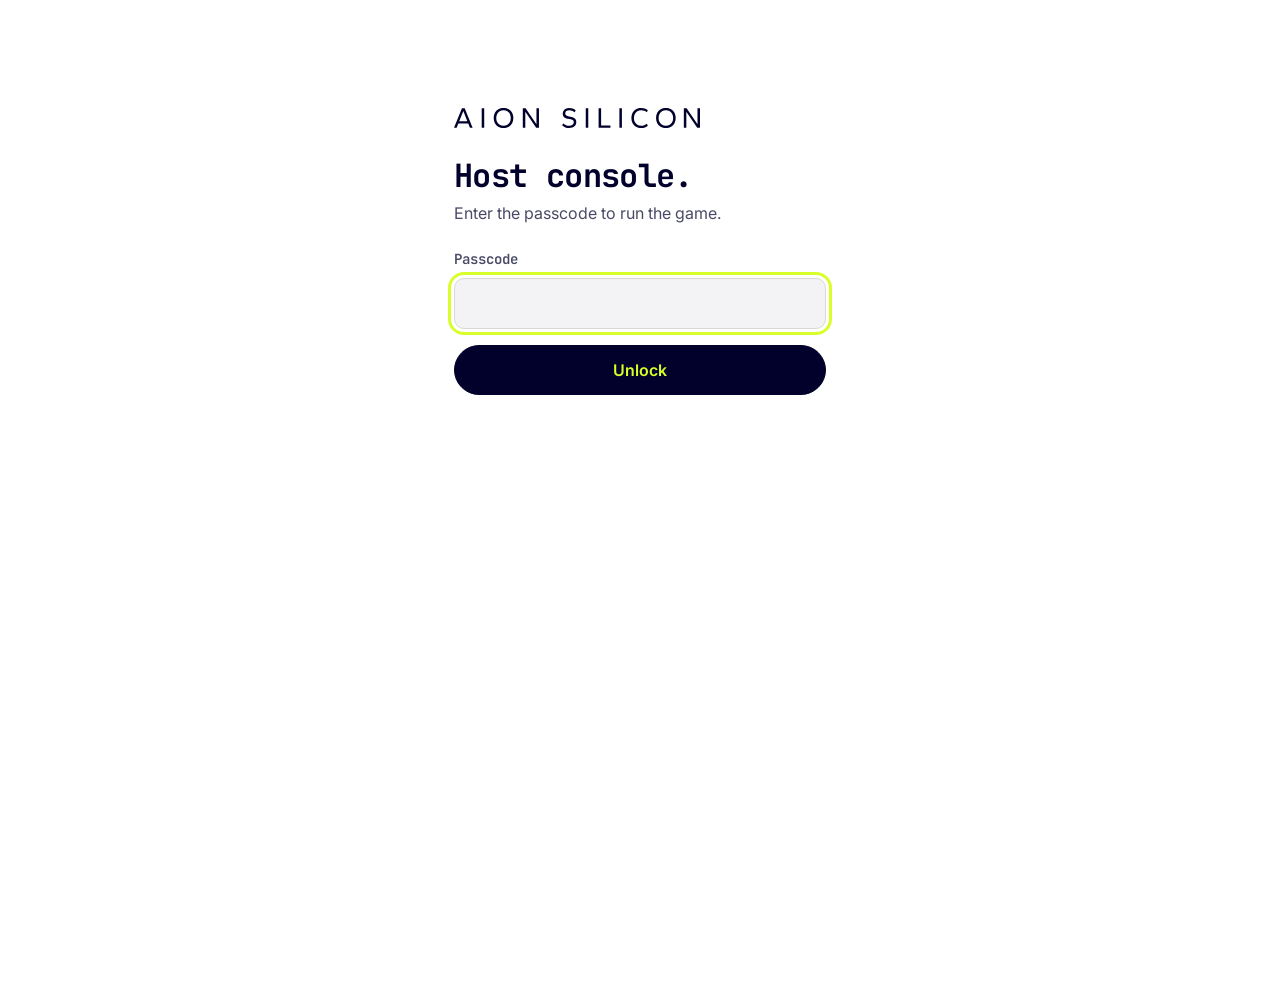
==== admin.html @ deab08e8 "Add files via upload" ====
<!DOCTYPE html>
<html lang="en">
<head>
<meta charset="utf-8">
<meta name="viewport" content="width=device-width, initial-scale=1">
<meta name="robots" content="noindex">
<title>Host console - Simple connections</title>
<link rel="icon" href="assets/favicon.svg">
<link rel="preconnect" href="https://fonts.googleapis.com">
<link rel="preconnect" href="https://fonts.gstatic.com" crossorigin>
<link href="https://fonts.googleapis.com/css2?family=Inter:wght@300;400;500;600&family=JetBrains+Mono:wght@500;600;700&display=swap" rel="stylesheet">
<link rel="stylesheet" href="assets/style.css">
<link rel="stylesheet" href="assets/admin.css">
</head>
<body>

<!-- Not connected to a database yet -->
<section class="login" id="setup" hidden>
  <img class="logo logo-light" alt="Aion Silicon" src="assets/logo-light.svg">
  <img class="logo logo-dark" alt="Aion Silicon" src="assets/logo-dark.svg">
  <h1>Not set up yet.</h1>
  <p>This copy of the game isn't connected to its database. Fill in <code>config.js</code> with your Supabase project's URL and key, as the setup guide describes, then reload.</p>
</section>

<!-- Passcode -->
<section class="login" id="login" hidden>
  <img class="logo logo-light" alt="Aion Silicon" src="assets/logo-light.svg">
  <img class="logo logo-dark" alt="Aion Silicon" src="assets/logo-dark.svg">
  <h1>Host console.</h1>
  <p>Enter the passcode to run the game.</p>
  <form class="join" id="loginForm" autocomplete="off">
    <div class="field">
      <label for="passcode">Passcode</label>
      <input id="passcode" type="password" required autocomplete="current-password">
    </div>
    <p class="error" id="loginError" hidden></p>
    <button class="btn primary" type="submit" id="unlockBtn">Unlock</button>
  </form>
</section>

<!-- Console -->
<div class="admin-wrap" id="console" hidden>
  <div class="adminbar">
    <div class="bar-left">
      <img class="logo logo-light" alt="Aion Silicon" src="assets/logo-light.svg">
      <img class="logo logo-dark" alt="Aion Silicon" src="assets/logo-dark.svg">
      <h1>Host console.</h1>
      <span class="pill" id="statusPill">—</span>
    </div>
    <div class="bar-actions">
      <button class="btn sm" type="button" id="presentBtn">Presentation mode</button>
      <button class="btn sm" type="button" id="exportBtn">Export CSV</button>
      <button class="btn sm" type="button" id="logoutBtn">Sign out</button>
    </div>
  </div>

  <p class="banner" id="banner" role="alert" hidden></p>

  <!-- The round: clock and controls -->
  <section class="round" aria-label="Round controls">
    <div class="round-clock">
      <p class="label" id="clockLabel">Time left</p>
      <p class="clock" id="clock" role="timer">—</p>
      <p class="note" id="clockNote"></p>
    </div>

    <div class="round-controls">
      <div class="field inline">
        <label for="roundLabel">Round name</label>
        <input id="roundLabel" maxlength="60" placeholder="Round 1">
      </div>

      <div class="ctl" id="lobbyControls" hidden>
        <div class="field inline narrow">
          <label for="minutes">Timer, in minutes (0 for none)</label>
          <input id="minutes" type="number" min="0" max="1440" step="1" value="15">
        </div>
        <div class="btnrow">
          <button class="btn primary" type="button" id="startBtn">Start the game</button>
        </div>
      </div>

      <div class="ctl btnrow" id="liveControls" hidden>
        <button class="btn sm" type="button" id="pauseBtn">Pause</button>
        <button class="btn sm" type="button" id="addMinBtn">+1 min</button>
        <button class="btn sm" type="button" id="setTimeBtn">Set time</button>
        <button class="btn sm" type="button" id="freezeBtn">Freeze and save scores</button>
      </div>

      <div class="ctl btnrow" id="frozenControls" hidden>
        <button class="btn sm primary" type="button" id="newRoundBtn">Start a new round</button>
        <button class="btn sm" type="button" id="unfreezeBtn">Unfreeze</button>
      </div>

      <label class="check"><input type="checkbox" id="lockBox"> Stop guesses when the time runs out</label>
    </div>
  </section>

  <div class="links">
    <span>Player link</span>
    <a id="playerLink" target="_blank" rel="noopener"></a>
    <button class="btn sm" type="button" id="copyLinkBtn">Copy</button>
    <span class="sep">Scoreboard</span>
    <a id="scoreLink" target="_blank" rel="noopener"></a>
  </div>

  <div class="summary">
    <div><b id="sTeams">0</b>teams joined</div>
    <div><b id="sPlaying">0</b>still playing</div>
    <div><b id="sDone">0</b>finished</div>
    <div><b id="sTop">—</b>leader</div>
    <div><b id="sUpdated">—</b>last updated</div>
  </div>

  <div id="tableBox"></div>
  <p class="note" style="margin-top:16px">Updates every 2 seconds. Players never see this page or each other's scores.</p>

  <section class="saved">
    <h2>Saved scoreboards.</h2>
    <p class="note">Freezing a round saves its scores here. Publish a round to show it on the public scoreboard page.</p>
    <div id="savedBox"></div>
  </section>

  <section class="danger-zone">
    <div class="btnrow">
      <button class="btn sm" type="button" id="newRoundBtn2">Start a new round</button>
      <button class="btn sm danger" type="button" id="resetBtn">Reset everything</button>
    </div>
    <p class="note">A new round clears the teams and keeps the saved scoreboards. Reset deletes the saved scoreboards too.</p>
  </section>
</div>

<!-- Presentation scoreboard -->
<div class="stage" id="stage" hidden>
  <div class="stage-head">
    <div>
      <img class="logo logo-light" alt="Aion Silicon" src="assets/logo-light.svg">
      <img class="logo logo-dark" alt="Aion Silicon" src="assets/logo-dark.svg">
    </div>
    <div class="stage-title">
      <p class="kicker" id="stageKicker"></p>
      <h2 id="stageTitle">Final scores.</h2>
    </div>
    <div class="stage-spacer"></div>
  </div>
  <div class="stage-body" id="stageBody"></div>
  <div class="stage-foot">
    <span class="hint" id="stageHint">Click Reveal to count down from last place.</span>
    <div class="btnrow">
      <button class="btn big" type="button" id="stageExit">Exit</button>
      <button class="btn big primary" type="button" id="revealBtn">Reveal</button>
    </div>
  </div>
</div>

<script src="config.js"></script>
<script src="assets/api.js"></script>
<script src="assets/admin.js"></script>
</body>
</html>
---- assets/style.css ----
/* Simple connections - Aion Silicon brand.
   Tokens and game styles carried over from the original game, plus the
   lobby, timer, time's-up and round-over states of the web version.
   Greys are the Deep Blue tint scale (80/60/40/10%). */

:root{
  --bg:#ffffff; --surface:#f3f3f5; --text:#01012C; --muted:#4a4a66; --line:#d8d8d8;
  --tile:#e6e6ea; --tile-text:#01012C; --tile-hover:#d6d6de;
  --sel:#01012C; --sel-text:#ffffff;
  --btn:#ffffff; --btn-text:#01012C; --btn-line:#01012C;
  --primary:#01012C; --primary-text:#d8ff28;
  --g1:#d8ff28; --g1t:#01012C; --g2:#d8d8d8; --g2t:#01012C; --g3:#9999ab; --g3t:#01012C; --g4:#676780; --g4t:#ffffff;
  --dot:#01012C; --dot-off:#d8d8d8;
  --lemon:#d8ff28;
  --danger:#c62828;
  --mono:'JetBrains Mono', ui-monospace, 'SF Mono', Menlo, Consolas, monospace;
  --sans:Inter, 'Helvetica Neue', Arial, sans-serif;
  color-scheme:light;
  box-sizing:border-box;
  padding-top:env(safe-area-inset-top,0px); padding-bottom:env(safe-area-inset-bottom,0px);
}
@media (prefers-color-scheme: dark){
  :root:not([data-theme="light"]){
    --bg:#01012C; --surface:#0b0b3a; --text:#ffffff; --muted:#b6b6b6; --line:#343456;
    --tile:#343456; --tile-text:#ffffff; --tile-hover:#45456a;
    --sel:#ffffff; --sel-text:#01012C;
    --btn:#01012C; --btn-text:#ffffff; --btn-line:#b6b6b6;
    --primary:#d8ff28; --primary-text:#01012C;
    --dot:#d8ff28; --dot-off:#343456;
    --danger:#ff8a80;
    color-scheme:dark;
  }
}
:root[data-theme="dark"]{
  --bg:#01012C; --surface:#0b0b3a; --text:#ffffff; --muted:#b6b6b6; --line:#343456;
  --tile:#343456; --tile-text:#ffffff; --tile-hover:#45456a;
  --sel:#ffffff; --sel-text:#01012C;
  --btn:#01012C; --btn-text:#ffffff; --btn-line:#b6b6b6;
  --primary:#d8ff28; --primary-text:#01012C;
  --dot:#d8ff28; --dot-off:#343456;
  --danger:#ff8a80;
  color-scheme:dark;
}
*,*::before,*::after{box-sizing:border-box}
html{height:100%;scroll-padding-top:env(safe-area-inset-top,0px)}
body{margin:0;min-height:100%;background:var(--bg);color:var(--text);font-family:var(--sans);font-weight:400;line-height:1.5;-webkit-font-smoothing:antialiased}
button{font:inherit;cursor:pointer}
button:focus-visible,input:focus-visible,a:focus-visible{outline:3px solid #d8ff28;outline-offset:3px}
a{color:inherit}
.wrap{max-width:1040px;margin:0 auto;padding:24px 24px 48px}
header{display:flex;align-items:center;justify-content:space-between;gap:16px;padding:8px 0 24px;border-bottom:1px solid var(--line)}
.logo{height:18px;width:auto;display:block}
.logo-dark{display:none}
@media (prefers-color-scheme: dark){:root:not([data-theme="light"]) .logo-light{display:none}:root:not([data-theme="light"]) .logo-dark{display:block}}
:root[data-theme="dark"] .logo-light{display:none}:root[data-theme="dark"] .logo-dark{display:block}
.tabs{display:flex;gap:8px;flex-wrap:wrap}
.tab{background:transparent;color:var(--muted);border:1px solid var(--line);border-radius:999px;padding:6px 16px;font-family:var(--mono);font-size:14px;font-weight:600}
.tab[aria-current="true"]{background:var(--text);color:var(--bg);border-color:var(--text)}
.tab.done::after{content:" ✓"}
.tab:disabled{opacity:.45;cursor:not-allowed}

/* intro / join */
.intro{padding:64px 0 32px;max-width:760px}
.kicker{font-family:var(--mono);font-size:15px;font-weight:600;color:var(--muted);margin:0 0 24px}
h1{font-family:var(--mono);font-weight:700;font-size:clamp(44px,7vw,88px);line-height:1.02;letter-spacing:-0.02em;margin:0 0 24px}
.lede{font-size:clamp(18px,2vw,22px);color:var(--muted);max-width:60ch;margin:0 0 48px;font-weight:300}
.rules{display:grid;grid-template-columns:repeat(3,1fr);gap:32px;margin:0 0 56px;padding:0;list-style:none;counter-reset:r}
.rules li{counter-increment:r;border-top:2px solid var(--text);padding-top:16px;font-size:17px}
.rules li::before{content:counter(r);display:block;font-family:var(--mono);font-weight:700;font-size:28px;margin-bottom:8px}
.rules b{display:block;font-weight:600;margin-bottom:4px}
.sample{display:flex;gap:8px;margin:0 0 48px;flex-wrap:wrap}
.sample span{font-family:var(--mono);font-weight:700;font-size:14px;padding:8px 14px;border-radius:6px}

.join{display:flex;flex-direction:column;gap:16px;max-width:460px}
.field label{display:block;font-family:var(--mono);font-size:14px;font-weight:600;color:var(--muted);margin-bottom:8px}
.field input{width:100%;background:var(--surface);color:var(--text);border:1.5px solid var(--line);border-radius:10px;padding:14px 16px;font:600 18px var(--sans)}
.field input::placeholder{color:var(--muted);font-weight:400}
.field.code input{font-family:var(--mono);letter-spacing:.18em;text-transform:uppercase}
.error{margin:0;color:var(--danger);font-size:15px;font-weight:500}
.note{margin:0;color:var(--muted);font-size:15px}
.join-actions{display:flex;gap:12px;flex-wrap:wrap;align-items:center}

/* what the game is doing, shown above the join form */
.gamestate{display:flex;align-items:baseline;gap:12px;flex-wrap:wrap;margin:0 0 24px;padding:16px 0 0;border-top:1px solid var(--line);font-size:16px;color:var(--muted);max-width:460px}
.gamestate b{font-family:var(--mono);font-weight:700;color:var(--text)}

/* the team's own code, shown in the header once they are in */
.whoami{display:flex;align-items:center;gap:10px;flex-wrap:wrap;font-size:14px;color:var(--muted)}
.whoami b{color:var(--text);font-weight:600}
.codepill{font-family:var(--mono);font-weight:700;letter-spacing:.14em;background:var(--surface);border:1px solid var(--line);border-radius:999px;padding:4px 12px;color:var(--text)}

/* the countdown, shown in the header */
.timer{display:inline-flex;align-items:baseline;gap:8px;font-family:var(--mono);font-weight:700;font-size:15px;border:1px solid var(--line);border-radius:999px;padding:4px 14px;color:var(--text);font-variant-numeric:tabular-nums}
.timer small{font-size:12px;font-weight:600;color:var(--muted)}
.timer.low{background:var(--lemon);border-color:var(--lemon);color:#01012C}
.timer.low small{color:#01012C}
.timer.up{background:var(--text);border-color:var(--text);color:var(--bg)}
.timer.up small{color:var(--bg)}

/* lobby */
.ticket{border:1px solid var(--line);border-radius:12px;padding:24px;margin:0 0 48px;max-width:520px}
.ticket .label{font-family:var(--mono);font-size:14px;font-weight:600;color:var(--muted);margin:0 0 8px}
.ticket .bigcode{font-family:var(--mono);font-weight:700;font-size:clamp(36px,6vw,56px);letter-spacing:.16em;margin:0 0 8px;line-height:1.1}
.waiting{display:flex;align-items:center;gap:12px;font-family:var(--mono);font-weight:600;font-size:16px;margin:0 0 40px}
.waiting i{width:10px;height:10px;border-radius:50%;background:var(--lemon);display:block;animation:breathe 1.6s ease-in-out infinite;outline:1px solid var(--line)}

/* game */
.game{padding-top:32px}
.prompt{display:flex;justify-content:space-between;align-items:baseline;gap:16px;margin:0 0 24px;flex-wrap:wrap}
.prompt h2{font-family:var(--mono);font-weight:700;font-size:clamp(24px,3vw,34px);margin:0;letter-spacing:-0.01em}
.prompt p{margin:0;color:var(--muted);font-size:16px}
.notice{border:1.5px solid var(--text);border-radius:10px;padding:14px 18px;margin:0 0 16px;font-size:16px}
.notice b{font-family:var(--mono);font-weight:700;margin-right:6px}
.board{display:grid;gap:10px}
.solved{border-radius:10px;padding:clamp(14px,2.2vh,22px) 16px;text-align:center;animation:pop .35s ease-out}
.solved h3{font-family:var(--mono);font-weight:700;font-size:clamp(17px,1.9vw,22px);margin:0 0 4px}
.solved p{margin:0;font-family:var(--mono);font-size:clamp(14px,1.5vw,18px);font-weight:500}
.solved.missed{opacity:.72;border:1px dashed var(--line)}
.g1{background:var(--g1);color:var(--g1t)}.g2{background:var(--g2);color:var(--g2t)}.g3{background:var(--g3);color:var(--g3t)}.g4{background:var(--g4);color:var(--g4t)}
.grid{display:grid;grid-template-columns:repeat(4,1fr);gap:10px}
.tile{background:var(--tile);color:var(--tile-text);border:0;border-radius:10px;height:clamp(64px,12vh,112px);padding:8px;font-family:var(--mono);font-weight:700;font-size:clamp(15px,1.9vw,24px);line-height:1.15;transition:background .12s, transform .12s;overflow-wrap:anywhere;user-select:none}
.tile.long{font-size:clamp(12px,1.45vw,19px)}
.tile:hover:not(:disabled){background:var(--tile-hover)}
.tile[aria-pressed="true"]{background:var(--sel);color:var(--sel-text)}
.tile:active:not(:disabled){transform:scale(.97)}
.tile:disabled{cursor:default}
.board.locked .tile{opacity:.55}
.shake{animation:shake .4s}
.status{display:flex;justify-content:center;align-items:center;gap:12px;margin:28px 0 20px;font-size:16px;color:var(--muted)}
.dots{display:flex;gap:8px}
.dots i{width:14px;height:14px;border-radius:50%;background:var(--dot);display:block;transition:background .2s}
.dots i.used{background:var(--dot-off)}
.controls{display:flex;justify-content:center;gap:12px;flex-wrap:wrap}
.btn{display:inline-block;text-decoration:none;text-align:center;background:var(--btn);color:var(--btn-text);border:1.5px solid var(--btn-line);border-radius:999px;padding:12px 26px;font-weight:600;font-size:16px;min-width:130px}
.btn.primary{background:var(--primary);color:var(--primary-text);border-color:var(--primary)}
.btn:disabled{opacity:.4;cursor:not-allowed}
.toast{min-height:48px;display:flex;justify-content:center;align-items:center;margin-top:20px}
.toast span{background:var(--text);color:var(--bg);padding:10px 18px;border-radius:8px;font-weight:600;font-size:16px;animation:pop .2s ease-out}
.end{text-align:center;margin-top:8px}
.end h3{font-family:var(--mono);font-size:clamp(22px,2.6vw,30px);margin:0 0 16px}
.end .pts{display:block;font-family:var(--mono);font-size:16px;color:var(--muted);margin-bottom:20px}

/* your own scorecard on the finish screen */
.card{border:1px solid var(--line);border-radius:12px;padding:20px 24px;margin:0 0 32px;max-width:520px}
.card h3{font-family:var(--mono);font-size:18px;margin:0 0 16px}
.cardrow{display:flex;justify-content:space-between;gap:16px;padding:8px 0;border-top:1px solid var(--line);font-size:16px}
.cardrow b{font-family:var(--mono);font-weight:700}
.cardrow.total{border-top:2px solid var(--text);font-weight:600}

/* host paused */
.curtain{position:fixed;inset:0;background:var(--bg);display:flex;align-items:center;justify-content:center;padding:24px;z-index:40;text-align:center}
.curtain div{max-width:520px}
.curtain h2{font-family:var(--mono);font-size:clamp(28px,4vw,44px);margin:0 0 16px}
.curtain p{color:var(--muted);font-size:18px;margin:0}

/* public scoreboard */
.scores{padding:48px 0 32px}
.scores .lede{margin-bottom:32px}
.sb{list-style:none;margin:0 0 32px;padding:0;display:grid;gap:8px;max-width:880px}
.sbrow{display:grid;grid-template-columns:3ch minmax(0,1fr) auto 6ch 6ch;gap:16px;align-items:center;padding:14px 20px;border-radius:12px;background:var(--surface)}
.sbrow .rank{font-family:var(--mono);font-weight:700;color:var(--muted);text-align:right}
.sbrow .nm{font-family:var(--mono);font-weight:700;font-size:clamp(16px,2vw,22px);overflow:hidden;text-overflow:ellipsis;white-space:nowrap}
.sbrow .bd{display:flex;gap:6px}
.sbrow .bd i{width:14px;height:14px;border-radius:3px;display:block;background:var(--dot-off)}
.sbrow .bd i[data-p="4"]{background:var(--g1)}
.sbrow .bd i[data-p="3"]{background:var(--g2)}
.sbrow .bd i[data-p="2"]{background:var(--g3)}
.sbrow .bd i[data-p="1"]{background:var(--g4)}
.sbrow .pts{font-family:var(--mono);font-weight:700;font-size:clamp(16px,2vw,22px);text-align:right}
.sbrow .tm{font-family:var(--mono);font-size:14px;color:var(--muted);text-align:right}
.sbrow.first{background:var(--lemon);color:#01012C}
.sbrow.first .rank,.sbrow.first .tm{color:#01012C}
.sbrow.first .bd i{outline:1px solid rgba(1,1,44,.25)}
@media (max-width:560px){
  .sbrow{grid-template-columns:2.5ch minmax(0,1fr) auto;gap:12px;padding:12px 14px}
  .sbrow .bd,.sbrow .tm{display:none}
}

@keyframes pop{from{transform:scale(.96);opacity:0}to{transform:none;opacity:1}}
@keyframes shake{0%,100%{transform:none}20%{transform:translateX(-6px)}40%{transform:translateX(6px)}60%{transform:translateX(-4px)}80%{transform:translateX(4px)}}
@keyframes breathe{0%,100%{opacity:1}50%{opacity:.25}}
@media (prefers-reduced-motion: reduce){*{animation:none!important;transition:none!important}}
@media (max-width:640px){
  .rules{grid-template-columns:1fr;gap:20px}
  .grid{gap:6px}.board{gap:6px}
  .btn{min-width:0;padding:10px 18px}
  .intro{padding:32px 0 24px}
  header{flex-wrap:wrap}
}
/* On a phone the longest words (Relationships, Commitments) would break
   mid-word, so step them down instead. */
@media (max-width:480px){
  .wrap{padding:16px 16px 40px}
  .tile{height:clamp(58px,10.5vh,92px);font-size:clamp(13px,3.7vw,19px);padding:4px}
  .tile.long{font-size:clamp(8.5px,2.4vw,14px);letter-spacing:-0.03em}
  .solved h3{font-size:16px}
  .solved p{font-size:13px}
}
[hidden]{display:none!important}
---- assets/admin.css ----
/* Host console + presentation scoreboard.
   The presentation view is sized for a 1080p screen share. */

.admin-wrap{max-width:1400px;margin:0 auto;padding:24px 28px 64px}
.adminbar{display:flex;align-items:center;justify-content:space-between;gap:16px;padding:8px 0 20px;border-bottom:1px solid var(--line);flex-wrap:wrap}
.adminbar h1{font-family:var(--mono);font-size:26px;font-weight:700;margin:0;letter-spacing:-0.01em}
.bar-left{display:flex;align-items:center;gap:18px;flex-wrap:wrap}
.bar-actions,.btnrow{display:flex;gap:10px;flex-wrap:wrap;align-items:center}

.pill{font-family:var(--mono);font-size:13px;font-weight:700;border-radius:999px;padding:5px 14px;border:1px solid var(--line)}
.pill.live{background:var(--lemon);color:#01012C;border-color:var(--lemon)}
.pill.up{background:var(--text);color:var(--bg);border-color:var(--text)}
.pill.lobby,.pill.paused,.pill.frozen{background:transparent;color:var(--muted)}

.btn.sm{padding:8px 18px;font-size:14px;min-width:0}
.btn.danger{border-color:var(--danger);color:var(--danger)}
.btn.danger:hover{background:var(--danger);color:#fff}
.btn.big{padding:16px 40px;font-size:19px}

.login{max-width:420px;margin:12vh auto 0;padding:0 24px;text-align:left}
.login .logo{height:20px;margin-bottom:32px}
.login h1{font-family:var(--mono);font-size:32px;margin:0 0 8px}
.login p{color:var(--muted);margin:0 0 24px}

.banner{margin:16px 0 0;padding:12px 16px;border:1.5px solid var(--danger);border-radius:10px;color:var(--text);font-weight:500}

/* the round panel */
.round{display:grid;grid-template-columns:minmax(220px,320px) 1fr;gap:32px;align-items:start;margin:24px 0 0;padding:24px;border:1px solid var(--line);border-radius:12px}
.round-clock .label{font-family:var(--mono);font-size:14px;font-weight:600;color:var(--muted);margin:0 0 4px}
.clock{font-family:var(--mono);font-weight:700;font-size:clamp(48px,6vw,80px);line-height:1;margin:0 0 12px;letter-spacing:-0.02em;font-variant-numeric:tabular-nums}
.clock.small{font-size:clamp(28px,3vw,40px)}
.clock.low{background:var(--lemon);color:#01012C;display:inline-block;padding:4px 12px;border-radius:10px}
.round-controls{display:flex;flex-direction:column;gap:16px}
.ctl{display:flex;flex-wrap:wrap;gap:16px;align-items:flex-end}
.field.inline{max-width:420px}
.field.inline.narrow{max-width:240px}
.field.inline input{padding:10px 14px;font-size:16px}
.check{display:flex;align-items:center;gap:10px;font-size:15px;color:var(--muted);cursor:pointer}
.check input{width:18px;height:18px;accent-color:var(--text)}

.links{display:flex;align-items:center;gap:12px;flex-wrap:wrap;margin:20px 0 0;font-size:15px}
.links span{font-family:var(--mono);font-size:13px;font-weight:600;color:var(--muted)}
.links .sep{margin-left:16px}
.links a{font-weight:500;overflow-wrap:anywhere}

.summary{display:flex;gap:28px;flex-wrap:wrap;margin:28px 0 20px;font-size:15px;color:var(--muted)}
.summary b{font-family:var(--mono);font-size:22px;color:var(--text);display:block;font-weight:700}

table.live{width:100%;border-collapse:collapse;font-size:15px}
table.live th{text-align:left;font-family:var(--mono);font-size:13px;font-weight:700;color:var(--muted);padding:10px 12px;border-bottom:2px solid var(--text);white-space:nowrap}
table.live td{padding:12px;border-bottom:1px solid var(--line);vertical-align:middle}
table.live td.num,table.live th.num{text-align:center;font-family:var(--mono);font-weight:700}
table.live tr:hover td{background:var(--surface)}
.tablewrap{overflow-x:auto}
.tname{font-weight:600;font-size:16px}
.tcode{font-family:var(--mono);font-size:12px;color:var(--muted);letter-spacing:.12em}
.chip{display:inline-block;font-family:var(--mono);font-size:12px;font-weight:700;border-radius:6px;padding:3px 9px;border:1px solid var(--line);color:var(--muted);white-space:nowrap}
.chip.live{background:var(--text);color:var(--bg);border-color:var(--text)}
.chip.done{background:var(--lemon);color:#01012C;border-color:var(--lemon)}
.pcell{display:flex;flex-direction:column;gap:2px;align-items:center;font-family:var(--mono)}
.pcell b{font-size:17px;font-weight:700}
.pcell span{font-size:11px;color:var(--muted);font-weight:500}
.pcell.locked{opacity:.3}
.empty{padding:48px 0;text-align:center;color:var(--muted)}

/* saved scoreboards */
.saved{margin:56px 0 0;padding-top:24px;border-top:1px solid var(--line)}
.saved h2{font-family:var(--mono);font-size:22px;margin:0 0 8px}
.saved .note{margin:0 0 16px}
.result{display:grid;grid-template-columns:1fr auto;gap:16px;align-items:center;padding:16px 0;border-top:1px solid var(--line)}
.result h3{font-family:var(--mono);font-size:17px;margin:0 0 4px}
.result p{margin:0;color:var(--muted);font-size:14px}
.result .chip{margin-left:8px;vertical-align:middle}

.danger-zone{margin:48px 0 0;padding-top:24px;border-top:1px solid var(--line)}
.danger-zone .note{margin-top:12px}

@media (max-width:820px){
  .round{grid-template-columns:1fr}
}

/* ---------------------------------------------------- presentation mode */

.stage{position:fixed;inset:0;background:var(--bg);z-index:60;display:flex;flex-direction:column;padding:2.5vh 4vw}
.stage-head{display:flex;align-items:center;justify-content:space-between;gap:24px;padding-bottom:2vh;flex-shrink:0}
.stage-head .logo{height:26px}
.stage-title{text-align:center}
.stage-title .kicker{margin:0 0 4px;font-size:clamp(14px,1.2vw,20px)}
.stage-head h2{font-family:var(--mono);font-size:clamp(28px,3.4vw,52px);font-weight:700;margin:0;letter-spacing:-0.02em}
.stage-spacer{width:140px}
.stage-body{flex:1;display:flex;flex-direction:column;justify-content:center;gap:1.1vh;overflow:hidden}

.srow{display:grid;grid-template-columns:2.5ch 1fr auto auto auto;gap:clamp(12px,1.6vw,32px);align-items:center;
      padding:clamp(8px,1.1vh,18px) clamp(14px,1.6vw,28px);border-radius:12px;background:var(--surface);
      opacity:0;transform:translateY(14px);transition:opacity .45s ease,transform .45s ease,background .45s ease}
.srow.shown{opacity:1;transform:none}
.srow .rank{font-family:var(--mono);font-weight:700;font-size:clamp(20px,2.3vw,38px);color:var(--muted);text-align:right}
.srow .nm{font-family:var(--mono);font-weight:700;font-size:clamp(22px,2.7vw,46px);letter-spacing:-0.01em;overflow:hidden;text-overflow:ellipsis;white-space:nowrap}
.srow .bd{display:flex;gap:6px}
.srow .bd i{width:clamp(14px,1.1vw,22px);height:clamp(14px,1.1vw,22px);border-radius:4px;display:block;background:var(--dot-off)}
.srow .bd i[data-p="4"]{background:var(--g1)}
.srow .bd i[data-p="3"]{background:var(--g2)}
.srow .bd i[data-p="2"]{background:var(--g3)}
.srow .bd i[data-p="1"]{background:var(--g4)}
.srow .pts{font-family:var(--mono);font-weight:700;font-size:clamp(26px,3.2vw,54px);min-width:3.2ch;text-align:right}
.srow .tm{font-family:var(--mono);font-size:clamp(13px,1.1vw,20px);color:var(--muted);min-width:6ch;text-align:right}

.srow.winner{background:var(--lemon);color:#01012C}
.srow.winner .rank,.srow.winner .tm{color:#01012C;opacity:.7}
.srow.winner .bd i{outline:1px solid rgba(1,1,44,.25)}

.stage-foot{display:flex;align-items:center;justify-content:space-between;gap:16px;padding-top:2vh;flex-shrink:0}
.stage-foot .hint{font-family:var(--mono);font-size:14px;color:var(--muted)}

@media (prefers-reduced-motion: reduce){.srow{transition:none}}
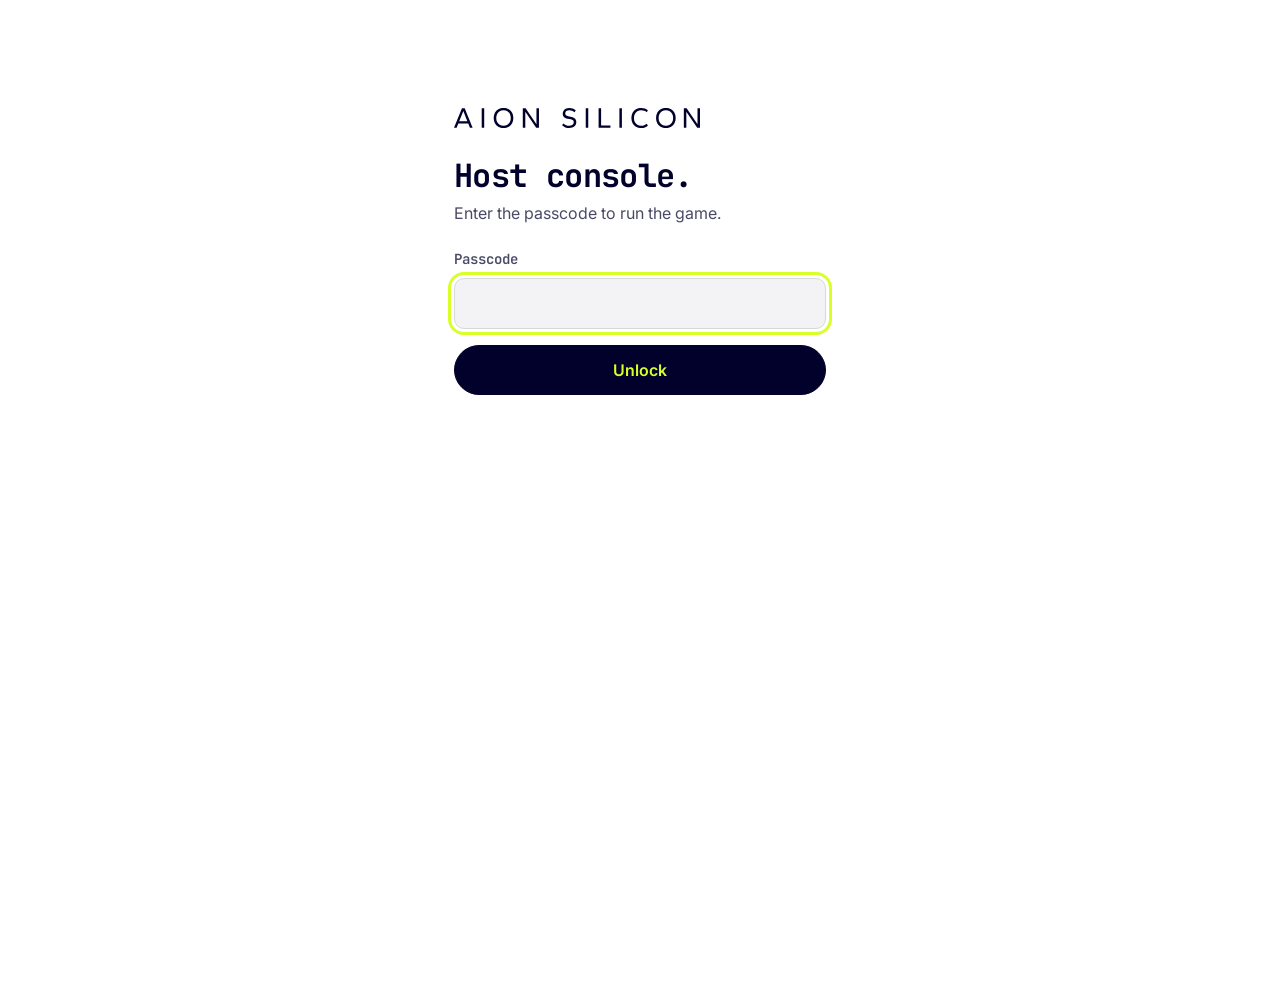
==== commit e00fb3ee: "Add files via upload" ====
--- a/admin.html
+++ b/admin.html
@@ -93,6 +93,7 @@
       </div>
 
       <label class="check"><input type="checkbox" id="lockBox"> Stop guesses when the time runs out</label>
+      <label class="check"><input type="checkbox" id="hintsBox"> Allow hints (each one costs the team a point)</label>
     </div>
   </section>
 
--- a/assets/style.css
+++ b/assets/style.css
@@ -97,12 +97,30 @@
 .timer.up{background:var(--text);border-color:var(--text);color:var(--bg)}
 .timer.up small{color:var(--bg)}
 
-/* lobby */
-.ticket{border:1px solid var(--line);border-radius:12px;padding:24px;margin:0 0 48px;max-width:520px}
+/* lobby: your team, everyone waiting, and the host's go */
+.intro.lobby{max-width:980px}
+.waiting{display:flex;align-items:flex-start;gap:12px;font-family:var(--mono);font-weight:600;font-size:clamp(16px,1.8vw,19px);line-height:1.4;margin:0 0 8px}
+.waiting i{width:10px;height:10px;margin-top:.45em;border-radius:50%;background:var(--lemon);display:block;flex-shrink:0;animation:breathe 1.6s ease-in-out infinite;outline:1px solid var(--line)}
+.lobby-sub{color:var(--muted);font-size:16px;margin:0 0 40px}
+.lobby-grid{display:grid;grid-template-columns:minmax(0,5fr) minmax(0,7fr);gap:24px;align-items:start;margin:0 0 56px}
+.ticket{border:1px solid var(--line);border-radius:12px;padding:24px}
 .ticket .label{font-family:var(--mono);font-size:14px;font-weight:600;color:var(--muted);margin:0 0 8px}
-.ticket .bigcode{font-family:var(--mono);font-weight:700;font-size:clamp(36px,6vw,56px);letter-spacing:.16em;margin:0 0 8px;line-height:1.1}
-.waiting{display:flex;align-items:center;gap:12px;font-family:var(--mono);font-weight:600;font-size:16px;margin:0 0 40px}
-.waiting i{width:10px;height:10px;border-radius:50%;background:var(--lemon);display:block;animation:breathe 1.6s ease-in-out infinite;outline:1px solid var(--line)}
+.ticket .teamname{font-family:var(--mono);font-weight:700;font-size:clamp(24px,3vw,34px);line-height:1.15;margin:0 0 24px;overflow-wrap:anywhere}
+.ticket .bigcode{font-family:var(--mono);font-weight:700;font-size:clamp(28px,4vw,40px);letter-spacing:.16em;margin:0 0 12px;line-height:1.1}
+.roster{border:1px solid var(--line);border-radius:12px;padding:24px}
+.roster-head{display:flex;align-items:baseline;justify-content:space-between;gap:16px;margin:0 0 16px}
+.roster-head h2{font-family:var(--mono);font-size:18px;font-weight:700;margin:0}
+.roster .count{font-family:var(--mono);font-size:14px;font-weight:600;color:var(--muted);white-space:nowrap}
+.teams{list-style:none;margin:0;padding:0;display:flex;flex-wrap:wrap;gap:8px}
+.teams li{display:inline-flex;align-items:center;gap:8px;max-width:100%;font-family:var(--mono);font-weight:600;font-size:15px;line-height:1.3;padding:8px 14px;border-radius:999px;background:var(--surface);border:1px solid var(--line);overflow-wrap:anywhere}
+.teams li.you{background:var(--lemon);border-color:var(--lemon);color:#01012C}
+.teams li .tag{font-size:11px;font-weight:700;border:1px solid currentColor;border-radius:999px;padding:1px 7px;opacity:.75}
+.teams li.arrived{animation:arrive .45s ease-out}
+.roster .note{margin:16px 0 0}
+.sr-only{position:absolute;width:1px;height:1px;padding:0;margin:-1px;overflow:hidden;clip:rect(0 0 0 0);white-space:nowrap;border:0}
+@media (max-width:760px){
+  .lobby-grid{grid-template-columns:1fr}
+}
 
 /* game */
 .game{padding-top:32px}
@@ -140,6 +158,17 @@
 .end h3{font-family:var(--mono);font-size:clamp(22px,2.6vw,30px);margin:0 0 16px}
 .end .pts{display:block;font-family:var(--mono);font-size:16px;color:var(--muted);margin-bottom:20px}
 
+/* hints: a group's name bought for a point */
+.hintbar{display:flex;align-items:center;gap:12px;border:1.5px dashed var(--line);border-radius:10px;padding:12px 16px;animation:pop .3s ease-out}
+.hintbar .swatch{width:14px;height:14px;border-radius:4px;flex-shrink:0}
+.hintbar .k{font-family:var(--mono);font-size:13px;font-weight:700;color:var(--muted)}
+.hintbar b{font-family:var(--mono);font-weight:700}
+.btn .cost{font-family:var(--mono);font-size:12px;font-weight:600;opacity:.7;margin-left:8px}
+.hintask{max-width:520px;margin:20px auto 0;border:1.5px solid var(--text);border-radius:12px;padding:20px;text-align:center}
+.hintask p{margin:0 0 16px;font-size:16px}
+.hintask .btnrow{display:flex;gap:12px;justify-content:center;flex-wrap:wrap}
+.hintnote{text-align:center;color:var(--muted);font-size:15px;margin:16px 0 0}
+
 /* your own scorecard on the finish screen */
 .card{border:1px solid var(--line);border-radius:12px;padding:20px 24px;margin:0 0 32px;max-width:520px}
 .card h3{font-family:var(--mono);font-size:18px;margin:0 0 16px}
@@ -179,6 +208,7 @@
 @keyframes pop{from{transform:scale(.96);opacity:0}to{transform:none;opacity:1}}
 @keyframes shake{0%,100%{transform:none}20%{transform:translateX(-6px)}40%{transform:translateX(6px)}60%{transform:translateX(-4px)}80%{transform:translateX(4px)}}
 @keyframes breathe{0%,100%{opacity:1}50%{opacity:.25}}
+@keyframes arrive{0%{transform:scale(.6);opacity:0}70%{transform:scale(1.06);opacity:1}100%{transform:none}}
 @media (prefers-reduced-motion: reduce){*{animation:none!important;transition:none!important}}
 @media (max-width:640px){
   .rules{grid-template-columns:1fr;gap:20px}
